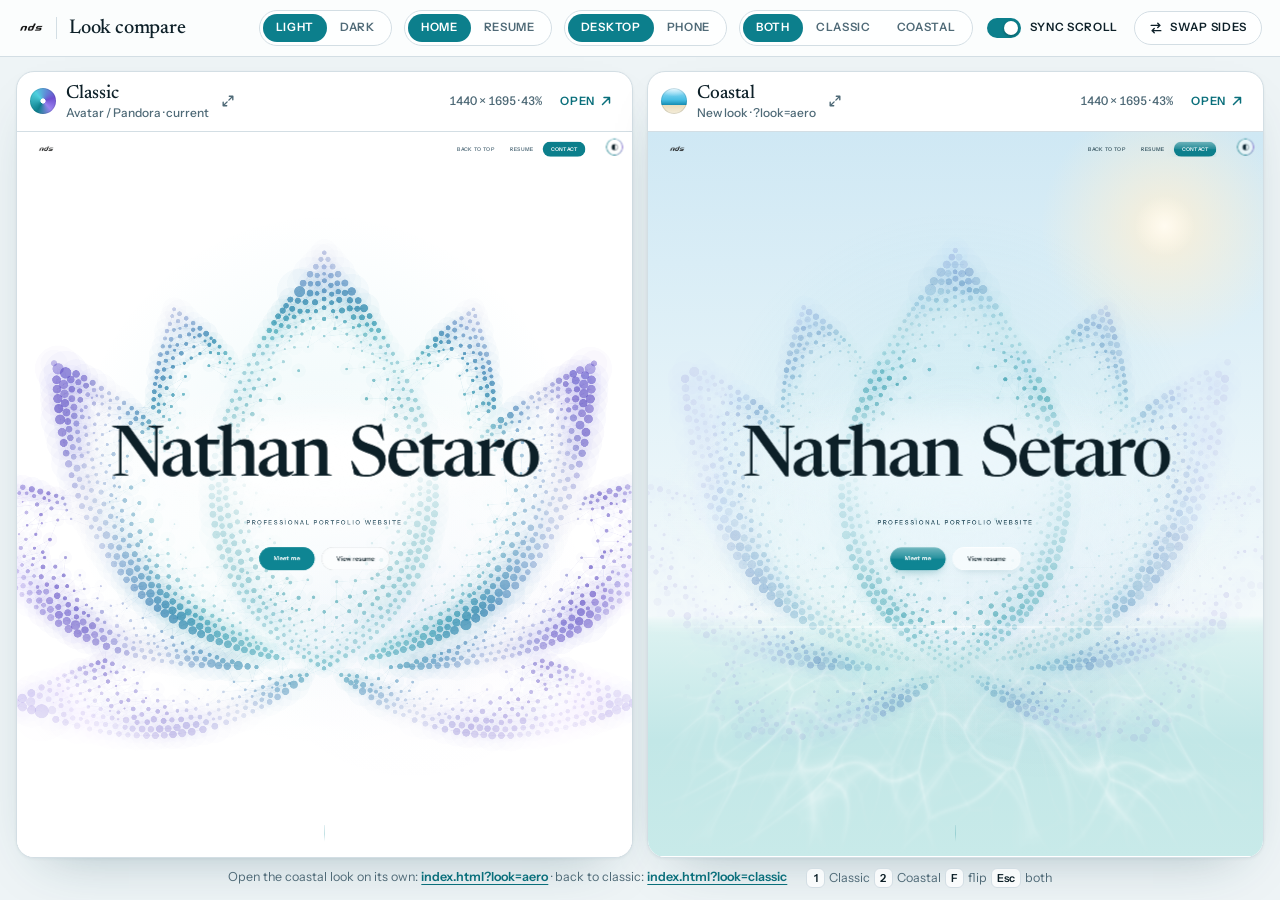
==== compare.html @ d6fe1696 "Coastal look (modern Frutiger Aero) with side-by-side compare page; anaeio logo grows instead of sha" ====
<!DOCTYPE html>
<html lang="en">
<head>
<meta charset="UTF-8">
<meta name="viewport" content="width=device-width, initial-scale=1">
<meta name="robots" content="noindex">
<title>Look Compare — Nathan Setaro</title>
<link rel="icon" href="data:image/svg+xml,<svg xmlns='http://www.w3.org/2000/svg' viewBox='0 0 32 32'><defs><linearGradient id='a' x1='0' y1='0' x2='1' y2='1'><stop offset='0' stop-color='%234fd0de'/><stop offset='1' stop-color='%236d4fd0'/></linearGradient><linearGradient id='b' x1='0' y1='0' x2='0' y2='1'><stop offset='0' stop-color='%23a9e4fb'/><stop offset='.6' stop-color='%23138ab0'/><stop offset='.62' stop-color='%23e9dcbc'/><stop offset='1' stop-color='%23f6eedb'/></linearGradient></defs><path d='M15 2a14 14 0 0 0 0 28z' fill='url(%23a)'/><path d='M17 2a14 14 0 0 1 0 28z' fill='url(%23b)'/></svg>">
<link rel="preconnect" href="https://fonts.googleapis.com">
<link href="https://fonts.googleapis.com/css2?family=Newsreader:opsz,wght@6..72,400;6..72,500&amp;family=Instrument+Sans:wght@400;500;600&amp;display=swap" rel="stylesheet">
<script>
  /* compare.html — the classic and the coastal look of the site, side by side.
     The theme is the site's own (sessionStorage 'nds-theme', shared with the frames);
     ?theme=dark|light overrides it. This runs before the frames start loading. */
  (function () {
    try {
      var t = new URLSearchParams(location.search).get('theme');
      if (t === 'dark' || t === 'light') sessionStorage.setItem('nds-theme', t);
      if (sessionStorage.getItem('nds-theme') === 'dark') document.documentElement.classList.add('dark');
    } catch (e) {}
  })();
</script>
<style>
  :root {
    --bg: #eef4f6; --surface: #ffffff; --ink: #0d2028; --muted: #4f6a77; --line: #d3dee4;
    --accent: #0c7f8c; --accent-ink: #0a6f7b; --on-accent: #ffffff; --accent-soft: rgba(12,127,140,0.08);
    --pill: rgba(255,255,255,0.78); --track: #a9bcc4;
    --shadow: 0 22px 54px -30px rgba(21,70,88,0.38), 0 1px 3px rgba(21,70,88,0.06);
    --bezel: #0d2028; --bezel-ring: rgba(255,255,255,0.10); --dots: rgba(13,32,40,0.11);
    --sans: 'Instrument Sans', ui-sans-serif, system-ui, -apple-system, 'Segoe UI', Roboto, Helvetica, Arial, sans-serif;
    --serif: 'Newsreader', ui-serif, Georgia, 'Times New Roman', serif;
    --ease: cubic-bezier(0.16, 1, 0.3, 1);
    color-scheme: light;
  }
  html.dark {
    --bg: #04121a; --surface: #071c25; --ink: #e9f3f5; --muted: #93adb6; --line: rgba(238,246,247,0.13);
    --accent: #4fd0de; --accent-ink: #4fd0de; --on-accent: #06161d; --accent-soft: rgba(79,208,222,0.10);
    --pill: rgba(255,255,255,0.04); --track: #3c5864;
    --shadow: 0 22px 54px -26px rgba(0,0,0,0.75);
    --bezel: #0f2b35; --bezel-ring: rgba(255,255,255,0.12); --dots: rgba(233,243,245,0.08);
    color-scheme: dark;
  }
  * { margin: 0; padding: 0; box-sizing: border-box; }
  html, body { width: 100%; }
  body {
    font-family: var(--sans); background: var(--bg); color: var(--ink); line-height: 1.5;
    height: 100vh; height: 100dvh; overflow: hidden;
    display: grid; grid-template-rows: auto minmax(0, 1fr) auto;
    transition: background-color 0.4s ease, color 0.4s ease;
  }
  button, input { font: inherit; color: inherit; }
  a { color: var(--accent-ink); }
  :focus-visible { outline: 2px solid var(--accent); outline-offset: 2px; }
  .sr-only { position: absolute; width: 1px; height: 1px; padding: 0; margin: -1px; overflow: hidden; clip: rect(0 0 0 0); white-space: nowrap; border: 0; }

  /* ---------- toolbar ---------- */
  .bar {
    position: relative; z-index: 2;
    display: flex; align-items: center; flex-wrap: wrap; gap: 10px 18px;
    padding: 10px 18px; border-bottom: 1px solid var(--line);
    background: color-mix(in srgb, var(--surface) 76%, transparent);
  }
  .brand { display: flex; align-items: center; gap: 12px; margin-right: auto; min-width: 0; }
  .brand a { display: flex; align-items: center; }
  .brand img { height: 26px; width: auto; display: block; }
  html.dark .brand img { filter: invert(1) brightness(1.05); }
  .brand .rule { width: 1px; height: 22px; background: var(--line); flex-shrink: 0; }
  .brand h1 { font-family: var(--serif); font-weight: 500; font-size: 20px; line-height: 1; letter-spacing: -0.01em; white-space: nowrap; }
  .controls { display: flex; align-items: center; flex-wrap: wrap; gap: 8px 12px; }

  .seg { display: inline-flex; padding: 3px; border-radius: 100px; border: 1px solid var(--line); background: var(--pill); }
  .seg button, .btn, .switch {
    font-size: 11.5px; font-weight: 600; line-height: 1; letter-spacing: 0.06em; text-transform: uppercase;
  }
  .seg button {
    padding: 8px 13px; border-radius: 100px; border: 0; background: transparent; color: var(--muted);
    cursor: pointer; white-space: nowrap; transition: background-color 0.25s var(--ease), color 0.2s ease;
  }
  .seg button:hover { color: var(--ink); }
  .seg button[aria-pressed="true"] { background: var(--accent); color: var(--on-accent); }

  .btn {
    display: inline-flex; align-items: center; gap: 7px; padding: 9px 14px; border-radius: 100px;
    border: 1px solid var(--line); background: var(--pill); color: var(--ink); cursor: pointer; white-space: nowrap;
    transition: border-color 0.2s ease, color 0.2s ease;
  }
  .btn:hover { border-color: var(--accent); color: var(--accent-ink); }
  .btn svg { width: 14px; height: 14px; flex-shrink: 0; }
  .btn[aria-pressed="true"] { border-color: var(--accent); color: var(--accent-ink); }

  .switch { display: inline-flex; align-items: center; gap: 9px; padding: 4px 4px 4px 2px; cursor: pointer; white-space: nowrap; }
  .switch input {
    appearance: none; -webkit-appearance: none; flex-shrink: 0; position: relative;
    width: 34px; height: 20px; border-radius: 100px; background: var(--track); cursor: pointer;
    transition: background-color 0.25s ease;
  }
  .switch input::after {
    content: ''; position: absolute; top: 3px; left: 3px; width: 14px; height: 14px; border-radius: 50%;
    background: #ffffff; box-shadow: 0 1px 3px rgba(0,0,0,0.3); transition: transform 0.3s var(--ease);
  }
  .switch input:checked { background: var(--accent); }
  .switch input:checked::after { transform: translateX(14px); }
  html.dark .switch input:checked::after { background: #06161d; }
  .switch.idle { color: var(--muted); }

  /* ---------- the two panes ---------- */
  .stage {
    display: grid; grid-template-columns: minmax(0, 1fr) minmax(0, 1fr); grid-template-rows: minmax(0, 1fr);
    gap: 14px; padding: 14px 16px 0; min-height: 0;
  }
  .stage[data-swap] .pane[data-look="classic"] { order: 2; }
  /* focus: both panes share one cell (the hidden one keeps its size, scroll and state, so flipping is instant) */
  .stage[data-view="classic"], .stage[data-view="aero"] { grid-template-columns: minmax(0, 1fr); }
  .stage[data-view="classic"] .pane, .stage[data-view="aero"] .pane { grid-area: 1 / 1; }
  .stage[data-view="classic"] .pane[data-look="aero"],
  .stage[data-view="aero"] .pane[data-look="classic"] { visibility: hidden; pointer-events: none; }

  .pane {
    display: flex; flex-direction: column; min-width: 0; min-height: 0;
    background: var(--surface); border: 1px solid var(--line); border-radius: 18px;
    box-shadow: var(--shadow); overflow: hidden;
    transition: background-color 0.4s ease, border-color 0.4s ease;
  }
  .pane-head { display: flex; align-items: center; gap: 8px; padding: 6px 10px 6px 6px; border-bottom: 1px solid var(--line); min-height: 50px; }
  .label {
    display: inline-flex; align-items: center; gap: 10px; min-width: 0;
    padding: 5px 14px 5px 6px; border-radius: 100px; border: 1px solid transparent; background: transparent;
    cursor: pointer; text-align: left; transition: background-color 0.2s ease, border-color 0.2s ease;
  }
  .label:hover { background: var(--accent-soft); border-color: var(--line); }
  .label[aria-pressed="true"] { border-color: var(--accent); background: var(--accent-soft); }
  .swatch { position: relative; width: 26px; height: 26px; border-radius: 50%; flex-shrink: 0; box-shadow: inset 0 0 0 1px rgba(13,32,40,0.12); }
  .swatch.classic { background: radial-gradient(circle at 50% 50%, #ffffff 0 13%, transparent 15%), conic-gradient(from 210deg, #0c7f8c, #4fd0de 30%, #6d4fd0 62%, #9b83f0 80%, #0c7f8c); }
  html.dark .swatch.classic { background: radial-gradient(circle at 50% 50%, #06161d 0 13%, transparent 15%), conic-gradient(from 210deg, #0c7f8c, #4fd0de 30%, #6d4fd0 62%, #9b83f0 80%, #0c7f8c); }
  .swatch.aero { background: radial-gradient(120% 70% at 50% -8%, rgba(255,255,255,0.92), rgba(255,255,255,0) 58%), linear-gradient(180deg, #a9e4fb 0%, #46bde3 46%, #138ab0 66%, #e9dcbc 67%, #f6eedb 100%); }
  .label-text { display: flex; flex-direction: column; gap: 3px; min-width: 0; }
  .label-text strong { font-family: var(--serif); font-weight: 500; font-size: 19px; line-height: 1; letter-spacing: -0.01em; }
  .label-text small { font-size: 12px; font-weight: 500; line-height: 1.15; color: var(--muted); white-space: nowrap; overflow: hidden; text-overflow: ellipsis; }
  .label .ico { width: 14px; height: 14px; color: var(--muted); flex-shrink: 0; margin-left: 2px; }
  .label .ico .collapse, .label[aria-pressed="true"] .ico .expand { display: none; }
  .label[aria-pressed="true"] .ico .collapse { display: inline; }
  .meta { margin-left: auto; font-size: 12px; font-weight: 500; color: var(--muted); font-variant-numeric: tabular-nums; white-space: nowrap; }
  .open {
    display: inline-flex; align-items: center; gap: 5px; padding: 7px 10px; border-radius: 100px;
    font-size: 11.5px; font-weight: 600; line-height: 1; letter-spacing: 0.06em; text-transform: uppercase;
    color: var(--accent-ink); text-decoration: none; white-space: nowrap;
  }
  .open:hover { background: var(--accent-soft); }
  .open svg { width: 12px; height: 12px; }

  .viewport { position: relative; flex: 1; min-height: 0; overflow: hidden; background: var(--surface); }
  .viewport::before {
    content: 'Loading\2026'; position: absolute; inset: 0; display: grid; place-items: center;
    font-size: 13px; font-weight: 500; color: var(--muted);
  }
  .pane.ready .viewport::before { content: none; }
  .device { position: absolute; left: 0; top: 0; z-index: 1; transform-origin: 0 0; }
  .device iframe { display: block; border: 0; background: transparent; }

  /* phone (and a desktop shown 1:1 in a pane wider than 1440): the screen sits on the site's dotted ground */
  .stage[data-device="phone"] .viewport, .pane[data-native] .viewport {
    background-color: var(--bg);
    background-image: radial-gradient(var(--dots) 1.1px, transparent 1.6px);
    background-size: 18px 18px; background-position: center;
  }
  .stage[data-device="phone"] .device {
    padding: 12px; border-radius: 50px; background: var(--bezel);
    box-shadow: 0 48px 90px -44px rgba(13,32,40,0.6), inset 0 0 0 1.5px var(--bezel-ring);
  }
  .stage[data-device="phone"] .device iframe { border-radius: 38px; }
  .pane[data-native] .device { box-shadow: 0 0 0 1px var(--line), var(--shadow); }

  /* ---------- note ---------- */
  .note {
    display: flex; flex-wrap: wrap; justify-content: center; align-items: center; gap: 4px 18px;
    padding: 10px 16px 12px; font-size: 12.5px; color: var(--muted); text-align: center;
  }
  .note a { font-weight: 600; text-decoration: underline; text-decoration-thickness: 1px; text-underline-offset: 3px; }
  .note a:hover { text-decoration-thickness: 2px; }
  .keys { white-space: nowrap; }
  .keys kbd {
    display: inline-block; min-width: 1.7em; padding: 1px 5px; margin: 0 1px; border-radius: 6px;
    border: 1px solid var(--line); background: var(--pill); font-family: var(--sans); font-size: 11px; font-weight: 600; color: var(--ink); text-align: center;
  }

  /* ---------- narrow screens: the panes stack ---------- */
  @media (max-width: 899px) {
    body { height: auto; min-height: 100vh; min-height: 100dvh; overflow: auto; }
    .bar { padding: 10px 14px; }
    .brand { width: 100%; margin-right: 0; }
    .stage {
      grid-template-columns: minmax(0, 1fr);
      grid-template-rows: repeat(2, max(440px, calc(100svh - 170px)));
      padding: 12px 12px 0; gap: 12px;
    }
    .stage[data-view="classic"], .stage[data-view="aero"] { grid-template-rows: max(440px, calc(100svh - 170px)); }
    .keys { display: none; }
  }
  @media (max-width: 560px) {
    /* three short rows instead of four: theme + page, device + sync, view + swap (icon only) */
    .controls { gap: 8px 10px; }
    .controls > [aria-label="Theme"] { order: 1; }
    .controls > [aria-label="Page"] { order: 2; }
    .controls > [aria-label="Device"] { order: 3; }
    .controls > #sync-wrap { order: 4; }
    .controls > [aria-label="View"] { order: 5; }
    .controls > #swap { order: 6; padding: 9px 11px; }
    #swap .btn-text { position: absolute; width: 1px; height: 1px; overflow: hidden; clip: rect(0 0 0 0); white-space: nowrap; }
    .seg button { padding: 8px 11px; }
    .meta { display: none; }
    .label-text small { display: none; }
    .open { margin-left: auto; }
  }
  @media (prefers-reduced-motion: reduce) {
    *, *::before, *::after { transition-duration: 0.01ms !important; animation-duration: 0.01ms !important; }
  }
</style>
</head>
<body>

<header class="bar">
  <div class="brand">
    <a href="index.html" aria-label="Nathan Setaro — home"><img src="assets/nds-transparent.png" alt=""></a>
    <span class="rule" aria-hidden="true"></span>
    <h1>Look compare</h1>
  </div>
  <div class="controls">
    <div class="seg" role="group" aria-label="Theme">
      <button type="button" data-theme="light">Light</button>
      <button type="button" data-theme="dark">Dark</button>
    </div>
    <div class="seg" role="group" aria-label="Page">
      <button type="button" data-page="home">Home</button>
      <button type="button" data-page="resume">Resume</button>
    </div>
    <div class="seg" role="group" aria-label="Device">
      <button type="button" data-device="desktop" title="1440 px wide desktop, scaled to fit">Desktop</button>
      <button type="button" data-device="phone" title="390 px wide phone">Phone</button>
    </div>
    <div class="seg" role="group" aria-label="View">
      <button type="button" data-view="both" title="Side by side (Esc)">Both</button>
      <button type="button" data-view="classic" title="Classic full width (1)">Classic</button>
      <button type="button" data-view="aero" title="Coastal full width (2)">Coastal</button>
    </div>
    <label class="switch" id="sync-wrap" title="Scrolling one pane scrolls the other to the same proportional position">
      <input type="checkbox" id="sync" checked> Sync scroll
    </label>
    <button type="button" class="btn" id="swap" aria-pressed="false" title="Swap sides">
      <svg viewBox="0 0 16 16" fill="none" stroke="currentColor" stroke-width="1.6" stroke-linecap="round" stroke-linejoin="round" aria-hidden="true"><path d="M2.5 5h10M10 2.5 12.5 5 10 7.5M13.5 11h-10M6 8.5 3.5 11 6 13.5"/></svg>
      <span class="btn-text">Swap sides</span>
    </button>
  </div>
</header>

<main class="stage" id="stage" data-view="both" data-device="desktop">
  <section class="pane" data-look="classic" aria-label="Classic look">
    <div class="pane-head">
      <button type="button" class="label" data-label aria-pressed="false" aria-label="Show Classic full width">
        <span class="swatch classic" aria-hidden="true"></span>
        <span class="label-text"><strong>Classic</strong><small>Avatar / Pandora · current</small></span>
        <svg class="ico" viewBox="0 0 16 16" fill="none" stroke="currentColor" stroke-width="1.6" stroke-linecap="round" stroke-linejoin="round" aria-hidden="true"><g class="expand"><path d="M9.5 2.5h4v4M6.5 13.5h-4v-4M13.5 2.5 9 7M2.5 13.5 7 9"/></g><g class="collapse"><path d="M13 7H9V3M3 9h4v4M9 7l4.5-4.5M7 9l-4.5 4.5"/></g></svg>
      </button>
      <span class="meta" data-meta aria-live="off"></span>
      <a class="open" data-open href="index.html?look=classic" target="_blank" rel="noopener">Open
        <svg viewBox="0 0 12 12" fill="none" stroke="currentColor" stroke-width="1.5" stroke-linecap="round" stroke-linejoin="round" aria-hidden="true"><path d="M4 2.5h5.5V8M9.5 2.5 2.5 9.5"/></svg>
        <span class="sr-only">the classic look in a new tab</span></a>
    </div>
    <div class="viewport">
      <div class="device"><iframe name="look-classic" src="index.html?look=classic" title="Classic look — live preview of the site" width="1440" height="900"></iframe></div>
    </div>
  </section>

  <section class="pane" data-look="aero" aria-label="Coastal look">
    <div class="pane-head">
      <button type="button" class="label" data-label aria-pressed="false" aria-label="Show Coastal full width">
        <span class="swatch aero" aria-hidden="true"></span>
        <span class="label-text"><strong>Coastal</strong><small>New look · ?look=aero</small></span>
        <svg class="ico" viewBox="0 0 16 16" fill="none" stroke="currentColor" stroke-width="1.6" stroke-linecap="round" stroke-linejoin="round" aria-hidden="true"><g class="expand"><path d="M9.5 2.5h4v4M6.5 13.5h-4v-4M13.5 2.5 9 7M2.5 13.5 7 9"/></g><g class="collapse"><path d="M13 7H9V3M3 9h4v4M9 7l4.5-4.5M7 9l-4.5 4.5"/></g></svg>
      </button>
      <span class="meta" data-meta aria-live="off"></span>
      <a class="open" data-open href="index.html?look=aero" target="_blank" rel="noopener">Open
        <svg viewBox="0 0 12 12" fill="none" stroke="currentColor" stroke-width="1.5" stroke-linecap="round" stroke-linejoin="round" aria-hidden="true"><path d="M4 2.5h5.5V8M9.5 2.5 2.5 9.5"/></svg>
        <span class="sr-only">the coastal look in a new tab</span></a>
    </div>
    <div class="viewport">
      <div class="device"><iframe name="look-aero" src="index.html?look=aero" title="Coastal look — live preview of the site" width="1440" height="900"></iframe></div>
    </div>
  </section>
</main>

<footer class="note">
  <p>Open the coastal look on its own: <a href="index.html?look=aero">index.html?look=aero</a> · back to classic: <a href="index.html?look=classic">index.html?look=classic</a></p>
  <p class="keys" aria-hidden="true"><kbd>1</kbd> Classic <kbd>2</kbd> Coastal <kbd>F</kbd> flip <kbd>Esc</kbd> both</p>
</footer>

<script>
(function () {
  'use strict';
  var root = document.documentElement;
  var stage = document.getElementById('stage');
  var syncBox = document.getElementById('sync');
  var syncWrap = document.getElementById('sync-wrap');
  var swapBtn = document.getElementById('swap');

  var DEVICES = { desktop: { w: 1440 }, phone: { w: 390, h: 844, bezel: 12 } };
  var PAGES = { home: 'index.html', resume: 'resume.html' };
  var NAMES = { classic: 'Classic', aero: 'Coastal' };
  var now = function () { return performance.now(); };
  var clamp = function (v, a, b) { return Math.max(a, Math.min(b, v)); };

  /* ---------- state (mirrored into the URL so a view can be reloaded or shared) ---------- */
  var q = new URLSearchParams(location.search);
  function pick(v, allowed, dflt) { return allowed.indexOf(v) >= 0 ? v : dflt; }
  var defaultDevice = window.matchMedia('(max-width: 899px)').matches ? 'phone' : 'desktop';
  var state = {
    dark: root.classList.contains('dark'),
    page: pick(q.get('page'), ['home', 'resume'], 'home'),
    device: pick(q.get('device'), ['desktop', 'phone'], defaultDevice),
    view: pick(q.get('view'), ['both', 'classic', 'aero'], 'both'),
    swap: q.get('swap') === '1',
    sync: q.get('sync') !== '0',
    leader: 'classic'
  };

  var panes = ['classic', 'aero'].map(function (look) {
    var el = document.querySelector('.pane[data-look="' + look + '"]');
    return {
      look: look, el: el, frame: el.querySelector('iframe'), viewport: el.querySelector('.viewport'),
      device: el.querySelector('.device'), meta: el.querySelector('[data-meta]'), label: el.querySelector('[data-label]'),
      open: el.querySelector('[data-open]'),
      win: null, page: 'loading', lastInput: -1e9, echoY: null, echoAt: 0,
      themePending: false, themeAt: 0, lastDark: null, expect: null, expectAt: 0
    };
  });
  function other(p) { return p === panes[0] ? panes[1] : panes[0]; }
  function byLook(look) { return look === 'aero' ? panes[1] : panes[0]; }

  /* ---------- wiring a frame each time it loads a page ---------- */
  function pageOf(win) {
    var path = win.location.pathname;
    if (/\/resume\.html$/.test(path)) return 'resume';
    if (/\/(index\.html)?$/.test(path)) return 'home';
    return 'other';
  }

  function attach(p) {
    var win, doc;
    try {
      win = p.frame.contentWindow; doc = win.document;
      if (!doc || win.location.href === 'about:blank') return;
    } catch (e) {            /* left the site (another origin): nothing to sync */
      p.win = null; p.page = 'external'; refresh(); return;
    }
    if (win.__ndsCompare) return;
    win.__ndsCompare = true;
    p.win = win; p.page = pageOf(win);
    p.el.classList.add('ready');

    /* the frame's own scrollbar would eat into its width (1440 → ~1425 with classic scrollbars);
       hide it so the page lays out at exactly the device width. Only inside this preview. */
    if (!doc.getElementById('nds-compare-frame')) {
      var st = doc.createElement('style');
      st.id = 'nds-compare-frame';
      st.textContent = 'html{scrollbar-width:none}html::-webkit-scrollbar{display:none}';
      (doc.head || doc.documentElement).appendChild(st);
    }

    var mark = function () { p.lastInput = now(); };
    ['wheel', 'touchstart', 'pointerdown', 'keydown'].forEach(function (t) {
      win.addEventListener(t, mark, { passive: true, capture: true });
    });
    win.addEventListener('scroll', function () { if (p.win === win) onScroll(p); }, { passive: true });
    win.addEventListener('keydown', onKey);
    win.addEventListener('pagehide', function () { if (p.win === win) { p.win = null; p.page = 'loading'; refresh(); } });
    /* images, fonts and reveals change the page height: keep the follower on the leader's proportion */
    if (win.ResizeObserver && doc.body) new win.ResizeObserver(function () { if (p.win === win) resyncSoon(); }).observe(doc.body);

    p.lastDark = doc.documentElement.classList.contains('dark');
    p.themePending = false;
    new win.MutationObserver(function () { onFrameTheme(p); })
      .observe(doc.documentElement, { attributes: true, attributeFilter: ['class'] });
    applyTheme(p);

    /* a link inside one frame (its nav, back/forward) takes the other frame to the same page.
       A page we asked for that has not arrived yet (an older load finishing first) is not such a link. */
    var awaited = p.expect && now() - p.expectAt < 10000;
    if (p.page === p.expect || !awaited) p.expect = null;
    if (!awaited && (p.page === 'home' || p.page === 'resume') && p.page !== state.page) {
      state.page = p.page;
      var o = other(p);
      if (o.page !== state.page && o.expect !== state.page) navigate(o, state.page);
    }
    refresh();
    if (state.sync) setTimeout(function () { var o = other(p); if (o.win && o.page === p.page) drive(o, p); }, 60);
  }

  function navigate(p, page) {
    var url = PAGES[page] + '?look=' + p.look;
    p.page = 'loading'; p.expect = page; p.expectAt = now();
    try { p.frame.contentWindow.location.replace(url); } catch (e) { p.frame.src = url; }
  }

  /* ---------- sync scroll: the follower goes to the same proportional position ---------- */
  function maxOf(p) { return Math.max(0, p.win.document.documentElement.scrollHeight - p.win.innerHeight); }
  function mapY(a, b, y) {
    var A = maxOf(a), B = maxOf(b);
    if (A <= 0 || B <= 0) return 0;
    return clamp(y / A, 0, 1) * B;
  }
  function onScroll(p) {
    if (!state.sync || !p.win) return;
    var o = other(p);
    if (!o.win || o.page !== p.page) return;
    var t = now();
    /* the echo of a move we made: not a new lead */
    if (p.echoY !== null && t - p.echoAt < 600 && Math.abs(p.win.scrollY - p.echoY) < 2) return;
    /* the other pane is the one being scrolled right now */
    if (o.lastInput > p.lastInput && t - o.lastInput < 800) return;
    drive(p, o);
  }
  function drive(from, to) {
    if (!from.win || !to.win) return;
    state.leader = from.look;
    var y = Math.round(mapY(from, to, from.win.scrollY));
    if (Math.abs(to.win.scrollY - y) < 1) return;
    to.echoY = y; to.echoAt = now();
    var lenis = to.win.fluid && to.win.fluid.lenis;
    if (lenis) lenis.scrollTo(y, { immediate: true, force: true });
    else to.win.scrollTo(0, y);
  }
  function syncNow() {
    if (!state.sync) return;
    var lead = byLook(state.leader), o = other(lead);
    if (!lead.win) { lead = o; o = other(o); }
    if (lead.win && o.win && lead.page === o.page) drive(lead, o);
  }
  var resyncTimer = 0;
  function resyncSoon() { clearTimeout(resyncTimer); resyncTimer = setTimeout(syncNow, 140); }

  /* ---------- theme: drives each page's own toggle, so its hero canvas redraws in the new theme ---------- */
  function frameDark(p) { return p.win.document.documentElement.classList.contains('dark'); }
  function applyTheme(p) {
    if (!p.win) return;
    if (p.themePending && now() - p.themeAt < 2000) return;   /* still switching; re-checked when it lands */
    p.themePending = false;
    if (frameDark(p) === state.dark) return;
    var btn = p.win.document.getElementById('theme-toggle');
    if (btn) { p.themePending = true; p.themeAt = now(); btn.click(); }
    else p.win.document.documentElement.classList.toggle('dark', state.dark);
  }
  function onFrameTheme(p) {
    if (!p.win) return;
    var d = frameDark(p);
    if (d === p.lastDark) return;
    p.lastDark = d;
    if (p.themePending) { p.themePending = false; applyTheme(p); return; }
    if (d !== state.dark) setTheme(d);     /* switched from inside a frame: the other follows */
  }
  function setTheme(dark) {
    state.dark = dark;
    try { sessionStorage.setItem('nds-theme', dark ? 'dark' : 'light'); } catch (e) {}
    root.classList.toggle('dark', dark);
    panes.forEach(applyTheme);
    refresh();
  }

  /* ---------- sizing: a real 1440 px desktop (or 390 px phone), scaled to fit its pane ---------- */
  function layout(p) {
    var vw = p.viewport.clientWidth, vh = p.viewport.clientHeight;
    if (!vw || !vh) return;
    var dev = DEVICES[state.device], w = dev.w, h, s, bz = 0;
    if (state.device === 'phone') {
      bz = dev.bezel; h = dev.h;
      var pad = vw < 480 ? 10 : 22;
      s = clamp(Math.min((vw - 2 * pad) / (w + 2 * bz), (vh - 2 * pad) / (h + 2 * bz)), 0.2, 1);
    } else {
      /* scaled down to fit; never blown up past 1:1 (a wide focused pane shows the real size, centred) */
      s = Math.min(1, vw / w); h = Math.max(320, Math.round(vh / s));
    }
    var native = state.device === 'desktop' && vw > w + 1;
    p.el.toggleAttribute('data-native', native);
    var ox = Math.round((vw - (w + 2 * bz) * s) / 2);
    var oy = state.device === 'phone' ? Math.round((vh - (h + 2 * bz) * s) / 2) : 0;
    if (p.frame.style.width !== w + 'px') p.frame.style.width = w + 'px';
    if (p.frame.style.height !== h + 'px') p.frame.style.height = h + 'px';
    p.device.style.transform = 'translate(' + ox + 'px, ' + oy + 'px) scale(' + s.toFixed(5) + ')';
    p.meta.textContent = w + ' × ' + h + ' · ' + Math.round(s * 100) + '%';
  }
  function layoutAll() {
    panes.forEach(layout);
    resyncSoon();
  }
  if (window.ResizeObserver) {
    var ro = new ResizeObserver(function () { layoutAll(); });
    panes.forEach(function (p) { ro.observe(p.viewport); });
  } else {
    window.addEventListener('resize', layoutAll);
  }

  /* ---------- controls ---------- */
  function setPage(page) {
    state.page = page;
    panes.forEach(function (p) { if (p.page !== page) navigate(p, page); });
    refresh();
  }
  function setDevice(d) { state.device = d; stage.dataset.device = d; layoutAll(); refresh(); }
  function setView(v) {
    state.view = v; stage.dataset.view = v;
    refresh();
    layoutAll();
  }
  function setSwap(on) { state.swap = on; stage.toggleAttribute('data-swap', on); refresh(); }

  document.querySelectorAll('[data-theme]').forEach(function (b) {
    b.addEventListener('click', function () { setTheme(b.dataset.theme === 'dark'); });
  });
  document.querySelectorAll('[data-page]').forEach(function (b) {
    b.addEventListener('click', function () { setPage(b.dataset.page); });
  });
  document.querySelectorAll('.controls [data-device]').forEach(function (b) {
    b.addEventListener('click', function () { setDevice(b.dataset.device); });
  });
  document.querySelectorAll('.controls [data-view]').forEach(function (b) {
    b.addEventListener('click', function () { setView(b.dataset.view); });
  });
  panes.forEach(function (p) {
    p.label.addEventListener('click', function () { setView(state.view === p.look ? 'both' : p.look); });
  });
  syncBox.addEventListener('change', function () { state.sync = syncBox.checked; refresh(); syncNow(); });
  swapBtn.addEventListener('click', function () { setSwap(!state.swap); });

  function onKey(e) {
    if (e.defaultPrevented || e.metaKey || e.ctrlKey || e.altKey) return;
    var t = e.target, tag = t && t.tagName;
    if (tag === 'INPUT' && t.type !== 'checkbox' || tag === 'TEXTAREA' || tag === 'SELECT' || (t && t.isContentEditable)) return;
    var k = e.key;
    if (k === '1') setView('classic');
    else if (k === '2') setView('aero');
    else if (k === 'f' || k === 'F') setView(state.view === 'classic' ? 'aero' : 'classic');
    else if (k === 'Escape' && state.view !== 'both') setView('both');
  }
  document.addEventListener('keydown', onKey);

  function press(sel, attr, value) {
    document.querySelectorAll(sel).forEach(function (b) { b.setAttribute('aria-pressed', String(b.dataset[attr] === value)); });
  }
  function refresh() {
    press('[data-theme]', 'theme', state.dark ? 'dark' : 'light');
    press('[data-page]', 'page', state.page);
    press('.controls [data-device]', 'device', state.device);
    press('.controls [data-view]', 'view', state.view);
    swapBtn.setAttribute('aria-pressed', String(state.swap));
    syncBox.checked = state.sync;
    var a = panes[0], b = panes[1];
    var apart = a.win && b.win && a.page !== b.page;
    syncWrap.classList.toggle('idle', !!apart);
    syncWrap.title = apart ? 'The panes are on different pages, so scrolling is not linked right now'
      : 'Scrolling one pane scrolls the other to the same proportional position';
    panes.forEach(function (p) {
      var focused = state.view === p.look, hidden = state.view !== 'both' && !focused;
      p.label.setAttribute('aria-pressed', String(focused));
      p.label.title = focused ? 'Back to side by side (Esc)' : 'Show ' + NAMES[p.look] + ' full width (' + (p.look === 'classic' ? 1 : 2) + ')';
      p.el.setAttribute('aria-hidden', String(hidden));
      p.open.href = PAGES[state.page] + '?look=' + p.look;
    });
    var params = new URLSearchParams();
    if (state.page !== 'home') params.set('page', state.page);
    if (state.device !== defaultDevice) params.set('device', state.device);
    if (state.view !== 'both') params.set('view', state.view);
    if (state.swap) params.set('swap', '1');
    if (!state.sync) params.set('sync', '0');
    if (state.dark) params.set('theme', 'dark');
    var s = params.toString(), want = location.pathname + (s ? '?' + s : '');
    if (want !== location.pathname + location.search) try { history.replaceState(null, '', want); } catch (e) {}
  }

  /* ---------- start ---------- */
  stage.dataset.device = state.device;
  stage.dataset.view = state.view;
  stage.toggleAttribute('data-swap', state.swap);
  panes.forEach(function (p) {
    p.frame.addEventListener('load', function () { attach(p); });
    if (state.page !== 'home') {                       /* ?page=resume: point the frames there from the start */
      p.expect = state.page; p.expectAt = now();
      p.frame.src = PAGES[state.page] + '?look=' + p.look;
    } else {
      attach(p);                                        /* in case it finished before this ran */
    }
  });
  layoutAll();
  refresh();

  /* for tests and the console */
  window.compare = { state: state, panes: panes, mapY: mapY, syncNow: syncNow, setTheme: setTheme, setPage: setPage, setDevice: setDevice, setView: setView, setSwap: setSwap };
})();
</script>
</body>
</html>
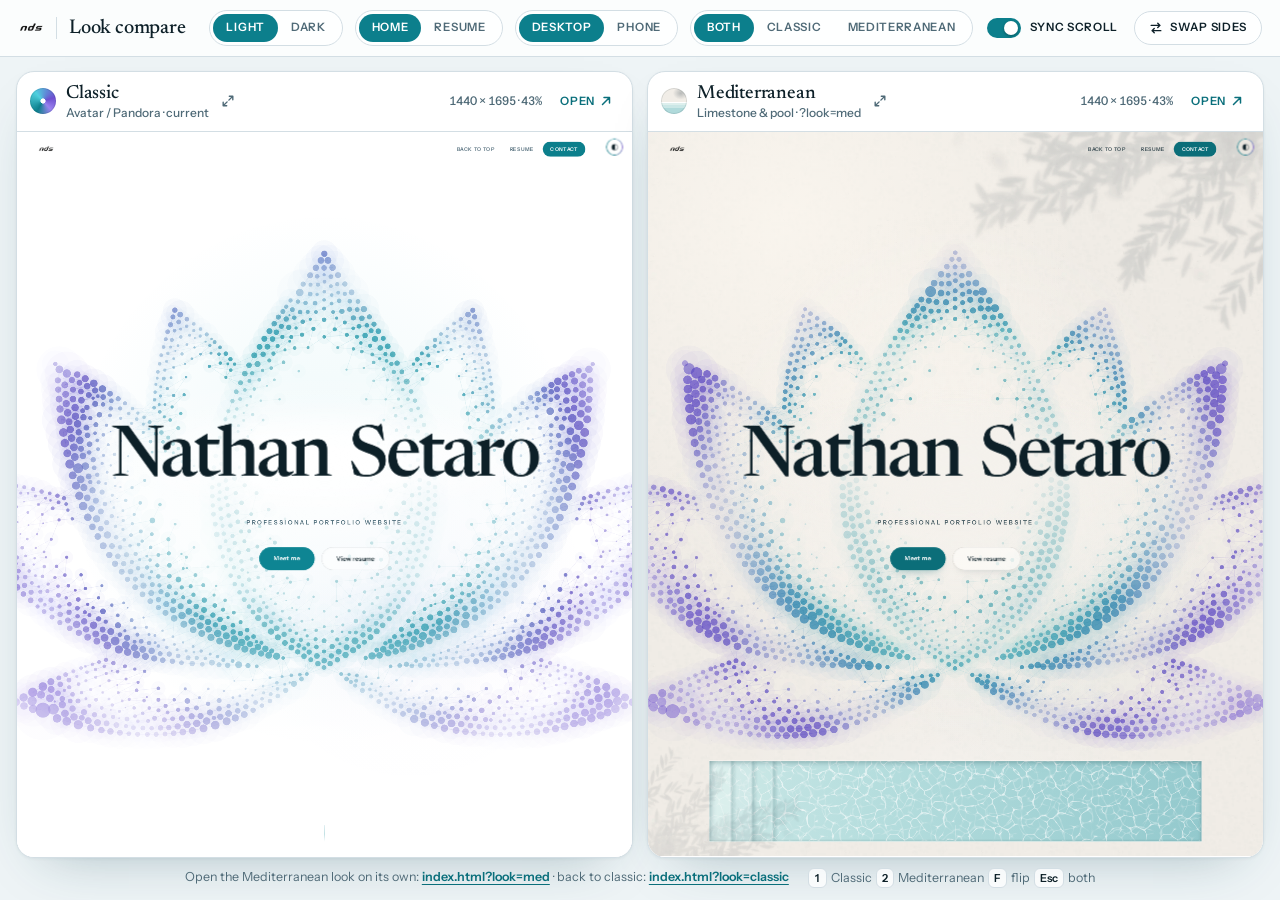
==== commit 23257a59: "Replace the Coastal look with a Mediterranean one (?look=med) Limestone terrace, olive-leaf shade an" ====
--- a/compare.html
+++ b/compare.html
@@ -9,7 +9,7 @@
 <link rel="preconnect" href="https://fonts.googleapis.com">
 <link href="https://fonts.googleapis.com/css2?family=Newsreader:opsz,wght@6..72,400;6..72,500&amp;family=Instrument+Sans:wght@400;500;600&amp;display=swap" rel="stylesheet">
 <script>
-  /* compare.html — the classic and the coastal look of the site, side by side.
+  /* compare.html — the classic and the Mediterranean look of the site, side by side.
      The theme is the site's own (sessionStorage 'nds-theme', shared with the frames);
      ?theme=dark|light overrides it. This runs before the frames start loading. */
   (function () {
@@ -110,10 +110,10 @@
   }
   .stage[data-swap] .pane[data-look="classic"] { order: 2; }
   /* focus: both panes share one cell (the hidden one keeps its size, scroll and state, so flipping is instant) */
-  .stage[data-view="classic"], .stage[data-view="aero"] { grid-template-columns: minmax(0, 1fr); }
-  .stage[data-view="classic"] .pane, .stage[data-view="aero"] .pane { grid-area: 1 / 1; }
-  .stage[data-view="classic"] .pane[data-look="aero"],
-  .stage[data-view="aero"] .pane[data-look="classic"] { visibility: hidden; pointer-events: none; }
+  .stage[data-view="classic"], .stage[data-view="med"] { grid-template-columns: minmax(0, 1fr); }
+  .stage[data-view="classic"] .pane, .stage[data-view="med"] .pane { grid-area: 1 / 1; }
+  .stage[data-view="classic"] .pane[data-look="med"],
+  .stage[data-view="med"] .pane[data-look="classic"] { visibility: hidden; pointer-events: none; }
 
   .pane {
     display: flex; flex-direction: column; min-width: 0; min-height: 0;
@@ -132,7 +132,8 @@
   .swatch { position: relative; width: 26px; height: 26px; border-radius: 50%; flex-shrink: 0; box-shadow: inset 0 0 0 1px rgba(13,32,40,0.12); }
   .swatch.classic { background: radial-gradient(circle at 50% 50%, #ffffff 0 13%, transparent 15%), conic-gradient(from 210deg, #0c7f8c, #4fd0de 30%, #6d4fd0 62%, #9b83f0 80%, #0c7f8c); }
   html.dark .swatch.classic { background: radial-gradient(circle at 50% 50%, #06161d 0 13%, transparent 15%), conic-gradient(from 210deg, #0c7f8c, #4fd0de 30%, #6d4fd0 62%, #9b83f0 80%, #0c7f8c); }
-  .swatch.aero { background: radial-gradient(120% 70% at 50% -8%, rgba(255,255,255,0.92), rgba(255,255,255,0) 58%), linear-gradient(180deg, #a9e4fb 0%, #46bde3 46%, #138ab0 66%, #e9dcbc 67%, #f6eedb 100%); }
+  .swatch.med { background: radial-gradient(42% 34% at 76% 20%, rgba(36,54,66,.28), rgba(36,54,66,0) 72%), linear-gradient(180deg, #F1EDE7 0 54%, #FFFFFF 54% 56%, #DDEFED 56% 66%, #CBE7E6 66% 76%, #B0DADB 76% 100%); }
+  html.dark .swatch.med { background: radial-gradient(60% 40% at 50% 84%, rgba(90,230,240,.45), transparent 70%), linear-gradient(180deg, #172022 0 54%, #2A3A3B 54% 56%, #14383C 56% 66%, #134A50 66% 76%, #0F6E77 76% 100%); }
   .label-text { display: flex; flex-direction: column; gap: 3px; min-width: 0; }
   .label-text strong { font-family: var(--serif); font-weight: 500; font-size: 19px; line-height: 1; letter-spacing: -0.01em; }
   .label-text small { font-size: 12px; font-weight: 500; line-height: 1.15; color: var(--muted); white-space: nowrap; overflow: hidden; text-overflow: ellipsis; }
@@ -193,7 +194,7 @@
       grid-template-rows: repeat(2, max(440px, calc(100svh - 170px)));
       padding: 12px 12px 0; gap: 12px;
     }
-    .stage[data-view="classic"], .stage[data-view="aero"] { grid-template-rows: max(440px, calc(100svh - 170px)); }
+    .stage[data-view="classic"], .stage[data-view="med"] { grid-template-rows: max(440px, calc(100svh - 170px)); }
     .keys { display: none; }
   }
   @media (max-width: 560px) {
@@ -240,7 +241,7 @@
     <div class="seg" role="group" aria-label="View">
       <button type="button" data-view="both" title="Side by side (Esc)">Both</button>
       <button type="button" data-view="classic" title="Classic full width (1)">Classic</button>
-      <button type="button" data-view="aero" title="Coastal full width (2)">Coastal</button>
+      <button type="button" data-view="med" title="Mediterranean full width (2)">Mediterranean</button>
     </div>
     <label class="switch" id="sync-wrap" title="Scrolling one pane scrolls the other to the same proportional position">
       <input type="checkbox" id="sync" checked> Sync scroll
@@ -270,27 +271,27 @@
     </div>
   </section>
 
-  <section class="pane" data-look="aero" aria-label="Coastal look">
+  <section class="pane" data-look="med" aria-label="Mediterranean look">
     <div class="pane-head">
-      <button type="button" class="label" data-label aria-pressed="false" aria-label="Show Coastal full width">
-        <span class="swatch aero" aria-hidden="true"></span>
-        <span class="label-text"><strong>Coastal</strong><small>New look · ?look=aero</small></span>
+      <button type="button" class="label" data-label aria-pressed="false" aria-label="Show Mediterranean full width">
+        <span class="swatch med" aria-hidden="true"></span>
+        <span class="label-text"><strong>Mediterranean</strong><small>Limestone &amp; pool · ?look=med</small></span>
         <svg class="ico" viewBox="0 0 16 16" fill="none" stroke="currentColor" stroke-width="1.6" stroke-linecap="round" stroke-linejoin="round" aria-hidden="true"><g class="expand"><path d="M9.5 2.5h4v4M6.5 13.5h-4v-4M13.5 2.5 9 7M2.5 13.5 7 9"/></g><g class="collapse"><path d="M13 7H9V3M3 9h4v4M9 7l4.5-4.5M7 9l-4.5 4.5"/></g></svg>
       </button>
       <span class="meta" data-meta aria-live="off"></span>
-      <a class="open" data-open href="index.html?look=aero" target="_blank" rel="noopener">Open
+      <a class="open" data-open href="index.html?look=med" target="_blank" rel="noopener">Open
         <svg viewBox="0 0 12 12" fill="none" stroke="currentColor" stroke-width="1.5" stroke-linecap="round" stroke-linejoin="round" aria-hidden="true"><path d="M4 2.5h5.5V8M9.5 2.5 2.5 9.5"/></svg>
-        <span class="sr-only">the coastal look in a new tab</span></a>
+        <span class="sr-only">the Mediterranean look in a new tab</span></a>
     </div>
     <div class="viewport">
-      <div class="device"><iframe name="look-aero" src="index.html?look=aero" title="Coastal look — live preview of the site" width="1440" height="900"></iframe></div>
+      <div class="device"><iframe name="look-med" src="index.html?look=med" title="Mediterranean look — live preview of the site" width="1440" height="900"></iframe></div>
     </div>
   </section>
 </main>
 
 <footer class="note">
-  <p>Open the coastal look on its own: <a href="index.html?look=aero">index.html?look=aero</a> · back to classic: <a href="index.html?look=classic">index.html?look=classic</a></p>
-  <p class="keys" aria-hidden="true"><kbd>1</kbd> Classic <kbd>2</kbd> Coastal <kbd>F</kbd> flip <kbd>Esc</kbd> both</p>
+  <p>Open the Mediterranean look on its own: <a href="index.html?look=med">index.html?look=med</a> · back to classic: <a href="index.html?look=classic">index.html?look=classic</a></p>
+  <p class="keys" aria-hidden="true"><kbd>1</kbd> Classic <kbd>2</kbd> Mediterranean <kbd>F</kbd> flip <kbd>Esc</kbd> both</p>
 </footer>
 
 <script>
@@ -304,7 +305,7 @@
 
   var DEVICES = { desktop: { w: 1440 }, phone: { w: 390, h: 844, bezel: 12 } };
   var PAGES = { home: 'index.html', resume: 'resume.html' };
-  var NAMES = { classic: 'Classic', aero: 'Coastal' };
+  var NAMES = { classic: 'Classic', med: 'Mediterranean' };
   var now = function () { return performance.now(); };
   var clamp = function (v, a, b) { return Math.max(a, Math.min(b, v)); };
 
@@ -316,13 +317,13 @@
     dark: root.classList.contains('dark'),
     page: pick(q.get('page'), ['home', 'resume'], 'home'),
     device: pick(q.get('device'), ['desktop', 'phone'], defaultDevice),
-    view: pick(q.get('view'), ['both', 'classic', 'aero'], 'both'),
+    view: pick(q.get('view'), ['both', 'classic', 'med'], 'both'),
     swap: q.get('swap') === '1',
     sync: q.get('sync') !== '0',
     leader: 'classic'
   };
 
-  var panes = ['classic', 'aero'].map(function (look) {
+  var panes = ['classic', 'med'].map(function (look) {
     var el = document.querySelector('.pane[data-look="' + look + '"]');
     return {
       look: look, el: el, frame: el.querySelector('iframe'), viewport: el.querySelector('.viewport'),
@@ -333,7 +334,7 @@
     };
   });
   function other(p) { return p === panes[0] ? panes[1] : panes[0]; }
-  function byLook(look) { return look === 'aero' ? panes[1] : panes[0]; }
+  function byLook(look) { return look === 'med' ? panes[1] : panes[0]; }
 
   /* ---------- wiring a frame each time it loads a page ---------- */
   function pageOf(win) {
@@ -535,8 +536,8 @@
     if (tag === 'INPUT' && t.type !== 'checkbox' || tag === 'TEXTAREA' || tag === 'SELECT' || (t && t.isContentEditable)) return;
     var k = e.key;
     if (k === '1') setView('classic');
-    else if (k === '2') setView('aero');
-    else if (k === 'f' || k === 'F') setView(state.view === 'classic' ? 'aero' : 'classic');
+    else if (k === '2') setView('med');
+    else if (k === 'f' || k === 'F') setView(state.view === 'classic' ? 'med' : 'classic');
     else if (k === 'Escape' && state.view !== 'both') setView('both');
   }
   document.addEventListener('keydown', onKey);
